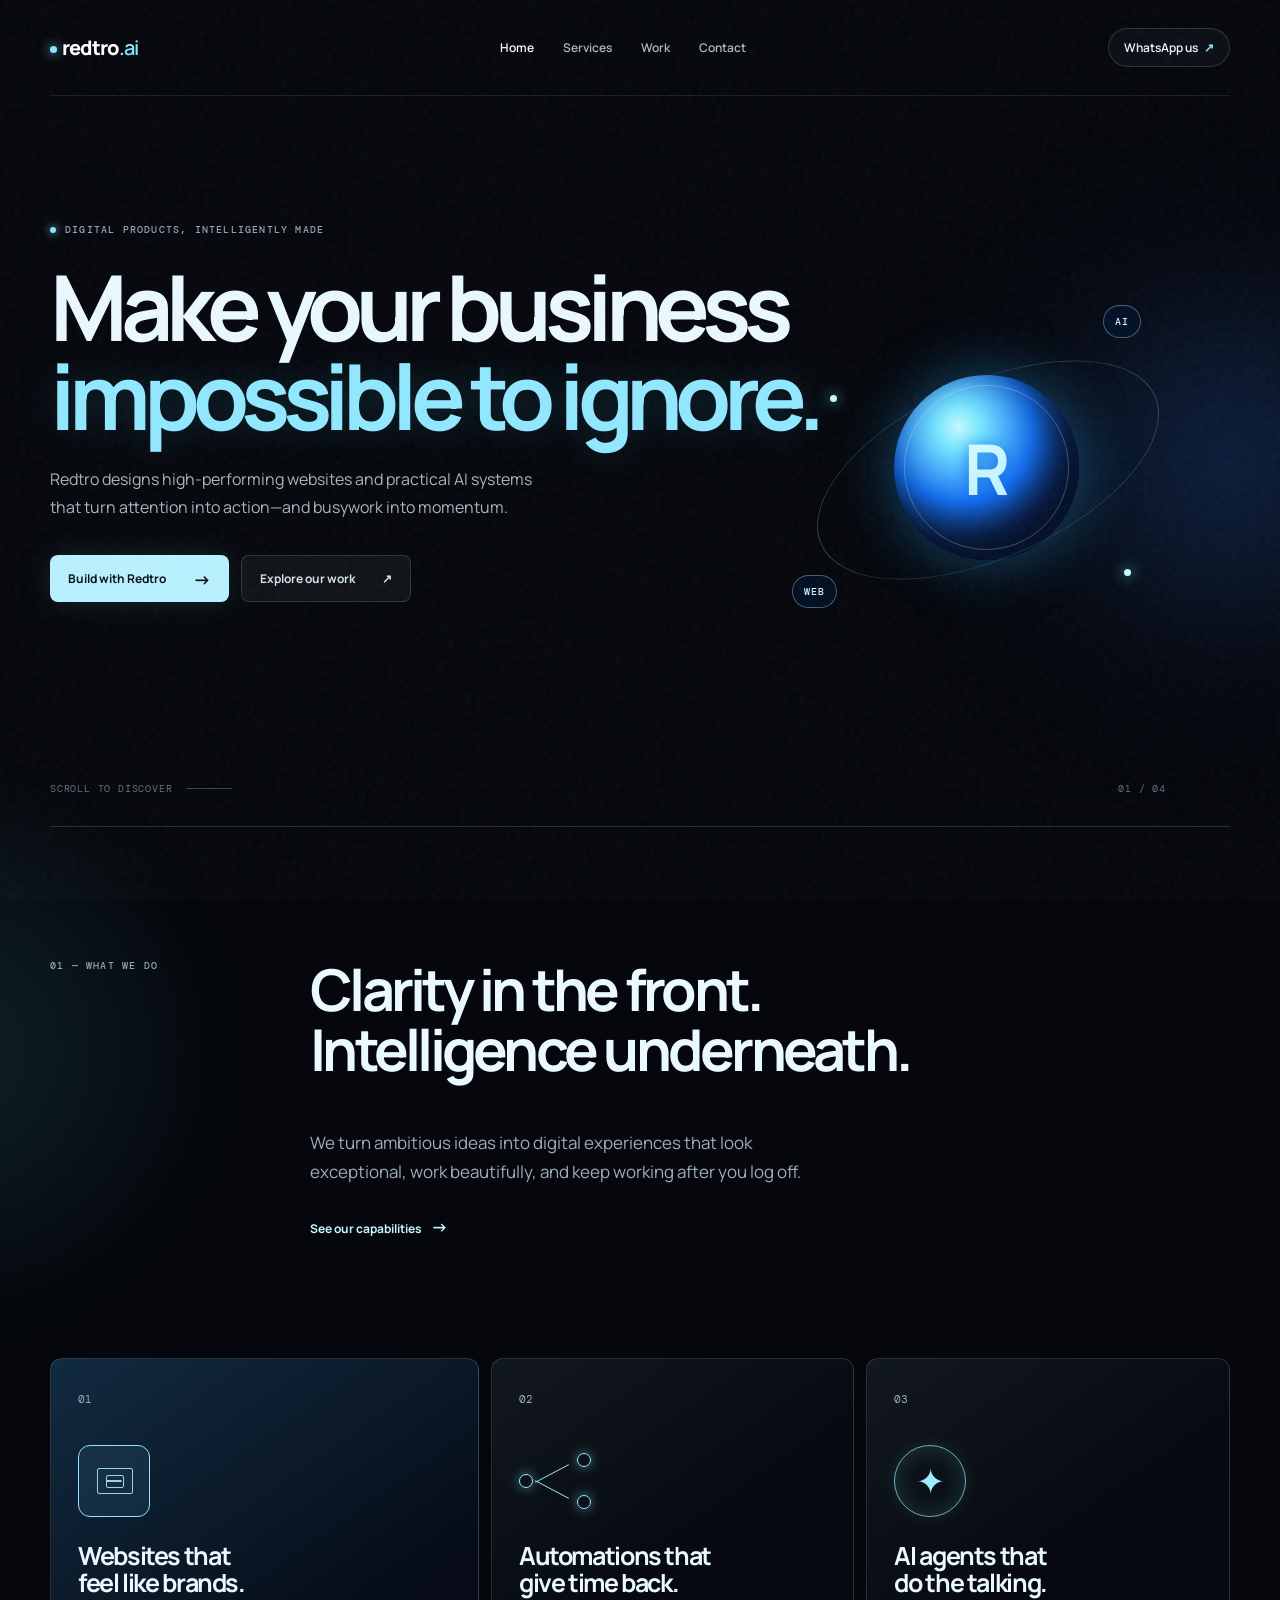
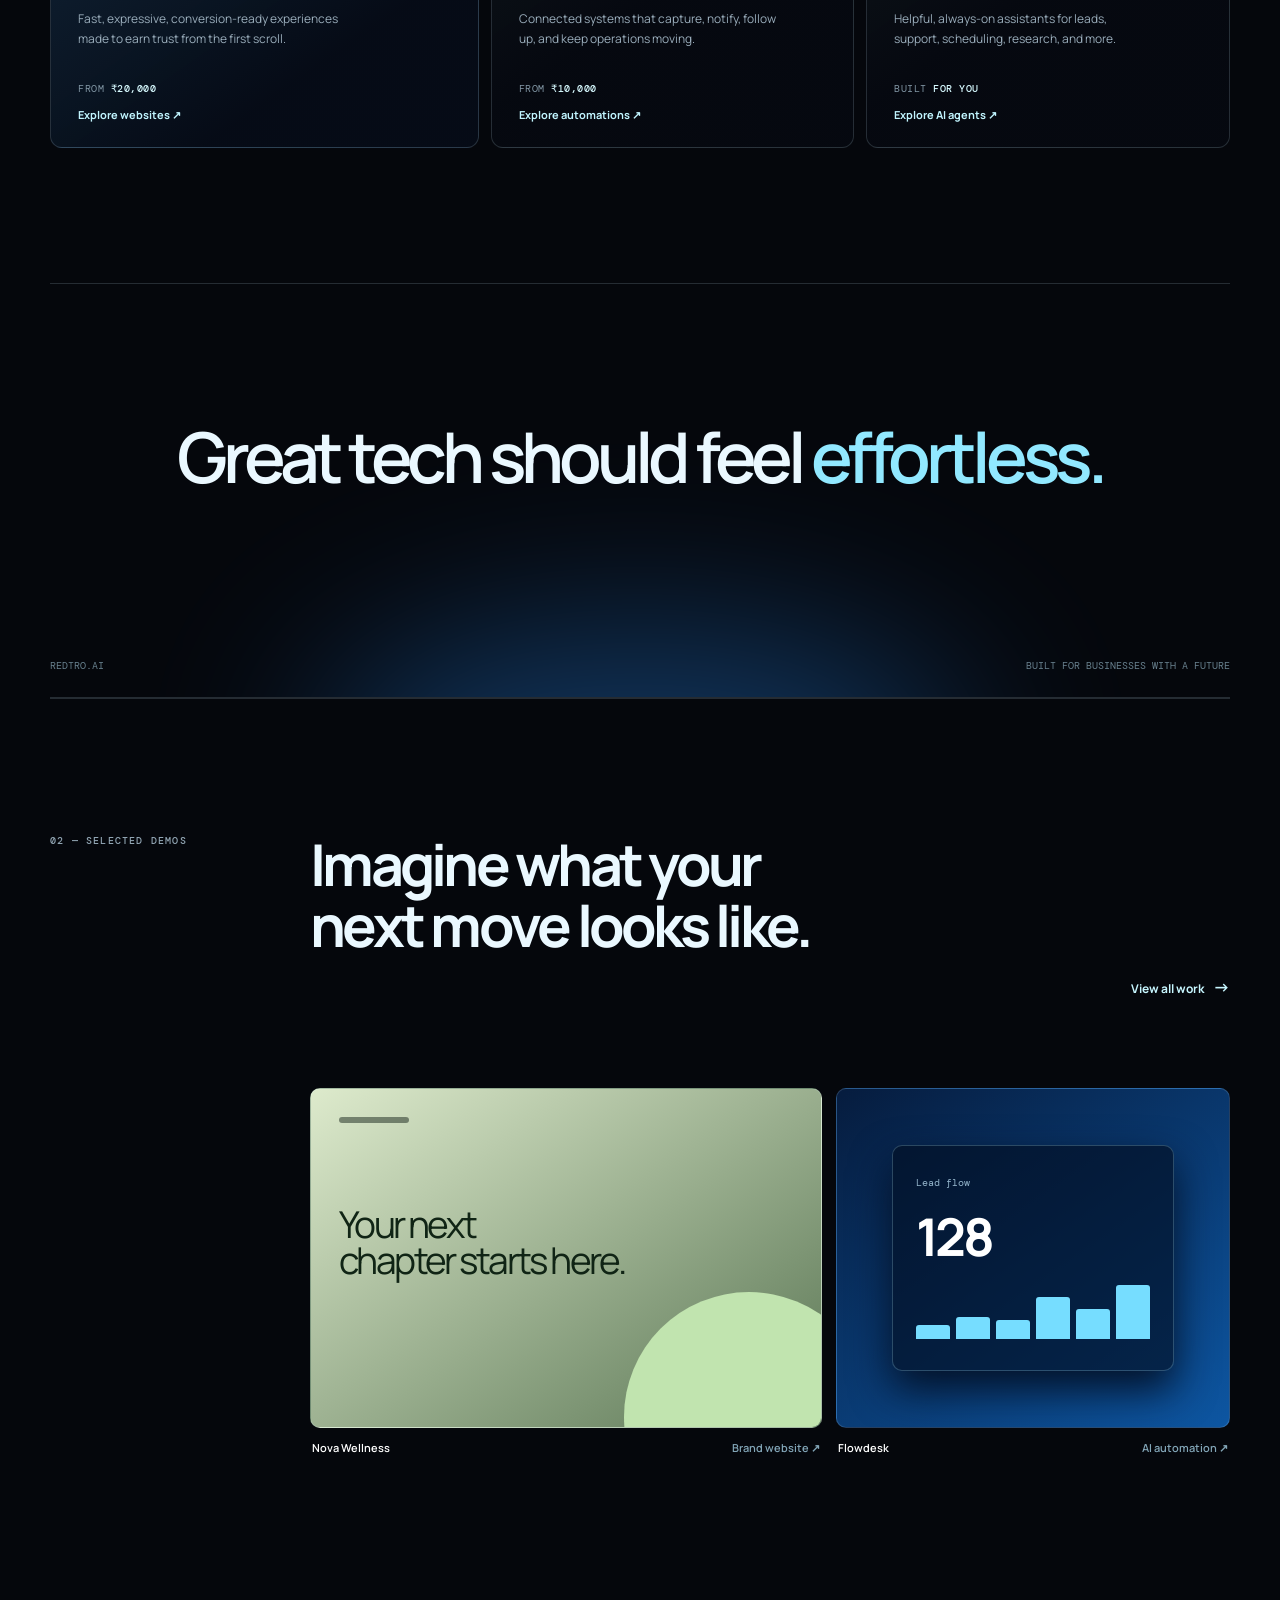
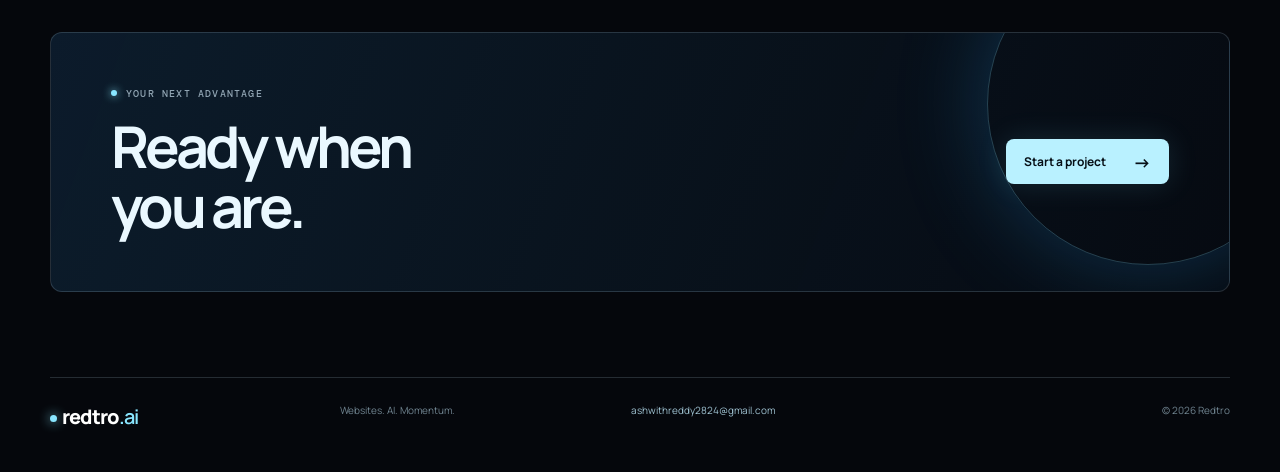
==== index.html @ 82621772 "Add files via upload" ====
<!doctype html>
<html lang="en">
<head>
  <meta charset="UTF-8" />
  <meta name="viewport" content="width=device-width, initial-scale=1.0" />
  <meta name="description" content="Redtro builds websites, AI automations, and AI agents that help businesses grow." />
  <title>Redtro — Websites & AI that move business forward</title>
  <link rel="preconnect" href="https://fonts.googleapis.com" />
  <link rel="preconnect" href="https://fonts.gstatic.com" crossorigin />
  <link href="https://fonts.googleapis.com/css2?family=DM+Mono:wght@400;500&family=Manrope:wght@400;500;600;700;800&display=swap" rel="stylesheet" />
  <link rel="stylesheet" href="styles.css" />
</head>
<body>
  <div class="noise"></div>
  <div class="ambient ambient-one"></div><div class="ambient ambient-two"></div>
  <header class="nav wrap"><a class="brand" href="index.html"><span class="brand-dot"></span>redtro<span>.ai</span></a><nav><a class="active" href="index.html">Home</a><a href="services.html">Services</a><a href="portfolio.html">Work</a><a href="contact.html">Contact</a></nav><a class="nav-cta" href="https://wa.me/917993543094" target="_blank" rel="noopener">WhatsApp us <span>↗</span></a></header>
  <main>
    <section class="hero wrap">
      <div class="eyebrow reveal"><i></i> Digital products, intelligently made</div>
      <h1 class="reveal">Make your business<br /><em>impossible to ignore.</em></h1>
      <p class="hero-copy reveal">Redtro designs high-performing websites and practical AI systems that turn attention into action—and busywork into momentum.</p>
      <div class="hero-actions reveal"><a class="button button-primary" href="https://wa.me/917993543094" target="_blank" rel="noopener">Build with Redtro <span>→</span></a><a class="button button-quiet" href="portfolio.html">Explore our work <span>↗</span></a></div>
      <div class="hero-orbit" aria-hidden="true"><div class="orbit-core"><span>R</span></div><div class="orbit-line"></div><div class="orbit-chip chip-one">AI</div><div class="orbit-chip chip-two">WEB</div><div class="orbit-dot dot-one"></div><div class="orbit-dot dot-two"></div></div>
      <div class="hero-bottom"><span>Scroll to discover</span><div class="scroll-line"></div><span>01 / 04</span></div>
    </section>
    <section class="intro wrap section-grid"><div class="section-label">01 — What we do</div><div><h2>Clarity in the front.<br />Intelligence underneath.</h2><p class="lead">We turn ambitious ideas into digital experiences that look exceptional, work beautifully, and keep working after you log off.</p><a class="text-link" href="services.html">See our capabilities <span>→</span></a></div></section>
    <section class="services-preview wrap"><article class="service-card featured"><span class="card-index">01</span><div class="service-icon web-icon"><span></span></div><h3>Websites that<br />feel like brands.</h3><p>Fast, expressive, conversion-ready experiences made to earn trust from the first scroll.</p><div class="price">From <strong>₹20,000</strong></div><a href="services.html">Explore websites <span>↗</span></a></article><article class="service-card"><span class="card-index">02</span><div class="service-icon flow-icon"><b></b><b></b><b></b></div><h3>Automations that<br />give time back.</h3><p>Connected systems that capture, notify, follow up, and keep operations moving.</p><div class="price">From <strong>₹10,000</strong></div><a href="services.html">Explore automations <span>↗</span></a></article><article class="service-card"><span class="card-index">03</span><div class="service-icon agent-icon">✦</div><h3>AI agents that<br />do the talking.</h3><p>Helpful, always-on assistants for leads, support, scheduling, research, and more.</p><div class="price">Built <strong>for you</strong></div><a href="services.html">Explore AI agents <span>↗</span></a></article></section>
    <section class="statement wrap"><div class="statement-glow"></div><p>Great tech should feel <span>effortless.</span></p><div class="statement-meta"><span>Redtro.ai</span><span>Built for businesses with a future</span></div></section>
    <section class="work-preview wrap section-grid"><div class="section-label">02 — Selected demos</div><div><h2>Imagine what your<br />next move looks like.</h2><a class="text-link top-link" href="portfolio.html">View all work <span>→</span></a></div><div class="projects"><a class="project project-one" href="portfolio.html"><div class="project-visual"><div class="mock-nav"></div><div class="mock-title">Your next<br />chapter starts here.</div><div class="mock-circle"></div></div><div class="project-info"><span>Nova Wellness</span><span>Brand website ↗</span></div></a><a class="project project-two" href="portfolio.html"><div class="project-visual"><div class="dashboard"><span>Lead flow</span><strong>128</strong><div class="chart"><i></i><i></i><i></i><i></i><i></i><i></i></div></div></div><div class="project-info"><span>Flowdesk</span><span>AI automation ↗</span></div></a></div></section>
    <section class="cta wrap"><div><div class="eyebrow"><i></i> Your next advantage</div><h2>Ready when<br />you are.</h2></div><a class="button button-primary" href="contact.html">Start a project <span>→</span></a></section>
  </main>
  <footer class="wrap"><a class="brand" href="index.html"><span class="brand-dot"></span>redtro<span>.ai</span></a><p>Websites. AI. Momentum.</p><a href="mailto:ashwithreddy2824@gmail.com">ashwithreddy2824@gmail.com</a><span>© 2026 Redtro</span></footer><script src="script.js"></script>
</body></html>
---- styles.css ----
:root{--ink:#05070c;--surface:#0a1019;--line:rgba(202,233,255,.16);--pale:#eaf8ff;--muted:#8da0ae;--blue:#89e6ff;--deep:#1767ff}*{box-sizing:border-box}html{scroll-behavior:smooth}body{margin:0;background:var(--ink);color:var(--pale);font-family:Manrope,Arial,sans-serif;overflow-x:hidden}.wrap{width:min(1180px,calc(100% - 64px));margin:auto}.noise{position:fixed;inset:0;pointer-events:none;z-index:10;opacity:.045;background-image:url("data:image/svg+xml,%3Csvg viewBox='0 0 180 180' xmlns='http://www.w3.org/2000/svg'%3E%3Cfilter id='n'%3E%3CfeTurbulence type='fractalNoise' baseFrequency='.9' numOctaves='4' stitchTiles='stitch'/%3E%3C/filter%3E%3Crect width='100%25' height='100%25' filter='url(%23n)' opacity='.9'/%3E%3C/svg%3E")}.ambient{position:absolute;border-radius:50%;filter:blur(20px);pointer-events:none}.ambient-one{width:720px;height:720px;right:-310px;top:100px;background:radial-gradient(circle,rgba(38,125,255,.2),rgba(9,29,67,.06) 44%,transparent 70%)}.ambient-two{width:600px;height:600px;left:-350px;top:750px;background:radial-gradient(circle,rgba(91,231,255,.12),transparent 68%)}.nav{height:96px;display:flex;align-items:center;justify-content:space-between;position:relative;z-index:2;border-bottom:1px solid rgba(203,231,255,.1)}.brand{font-size:20px;font-weight:800;letter-spacing:-1px;text-decoration:none;color:white}.brand span:last-child{color:var(--blue);font-weight:600}.brand-dot{display:inline-block;width:7px;height:7px;margin:0 5px 2px 0;background:var(--blue);border-radius:50%;box-shadow:0 0 12px var(--blue)}nav{display:flex;gap:29px}nav a,.nav-cta{font-size:12px;font-weight:600;text-decoration:none;color:#aab9c4;transition:.2s}.nav a:hover,.nav a.active{color:#fff}.nav-cta{color:#e8f8ff;padding:10px 15px;border:1px solid var(--line);border-radius:99px;background:rgba(175,231,255,.04)}.nav-cta span{color:var(--blue);margin-left:4px}.hero{position:relative;min-height:730px;padding-top:127px}.eyebrow,.section-label{font:500 10px 'DM Mono',monospace;letter-spacing:.12em;text-transform:uppercase;color:#91a5b3}.eyebrow{display:flex;align-items:center;gap:9px}.eyebrow i{width:6px;height:6px;border-radius:50%;background:var(--blue);box-shadow:0 0 9px var(--blue)}h1,h2,h3,p{margin-top:0}h1{font-size:clamp(50px,7.2vw,91px);line-height:.98;letter-spacing:-.078em;font-weight:700;margin:26px 0 25px;position:relative;z-index:1}h1 em{font-style:normal;color:#91e8ff;text-shadow:0 0 40px rgba(89,214,255,.18)}.hero-copy,.page-intro{font-size:16px;line-height:1.75;color:#a7b5c0;max-width:510px}.hero-actions{display:flex;gap:12px;margin-top:34px}.button{display:inline-flex;align-items:center;gap:27px;padding:14px 18px;border-radius:8px;text-decoration:none;font-size:12px;font-weight:700;transition:transform .2s,background .2s;border:0;cursor:pointer}.button:hover{transform:translateY(-2px)}.button-primary{color:#071017;background:#b9f1ff;box-shadow:0 0 30px rgba(123,230,255,.13)}.button-primary span{font-size:18px;line-height:12px}.button-quiet{color:#d4e4eb;background:rgba(207,239,255,.05);border:1px solid var(--line)}.hero-orbit{position:absolute;width:400px;height:400px;right:42px;top:174px}.orbit-core{position:absolute;width:185px;height:185px;left:106px;top:105px;border-radius:50%;background:radial-gradient(circle at 35% 28%,#c5f9ff 0,#78e7ff 12%,#1371f7 42%,#09204e 64%,#071020 74%);box-shadow:0 0 60px rgba(43,172,255,.4),inset -16px -20px 45px #04112c;display:grid;place-items:center}.orbit-core:after{content:"";position:absolute;inset:10px;border-radius:inherit;border:1px solid rgba(231,255,255,.25)}.orbit-core span{font:700 70px Manrope;color:#d9ffff;opacity:.9;text-shadow:0 2px 15px #1469e5;z-index:1}.orbit-line{position:absolute;inset:17px;border-radius:50%;border:1px solid rgba(164,235,255,.25);transform:rotate(-24deg) scaleY(.48)}.orbit-chip{position:absolute;color:#c8f8ff;font:500 10px 'DM Mono';letter-spacing:.1em;border:1px solid rgba(178,239,255,.36);padding:9px 11px;border-radius:99px;background:rgba(3,19,45,.65);backdrop-filter:blur(10px)}.chip-one{top:35px;right:47px}.chip-two{bottom:62px;left:4px}.orbit-dot{width:7px;height:7px;border-radius:50%;position:absolute;background:#c9faff;box-shadow:0 0 14px #67e4ff}.dot-one{left:42px;top:125px}.dot-two{right:57px;bottom:94px}.hero-bottom{position:absolute;bottom:31px;width:calc(100% - 64px);display:flex;align-items:center;gap:14px;font:10px 'DM Mono';letter-spacing:.08em;color:#60737f;text-transform:uppercase}.hero-bottom span:last-child{margin-left:auto}.scroll-line{width:46px;height:1px;background:#314653}.section-grid{display:grid;grid-template-columns:210px 1fr;gap:50px;padding:132px 0 55px;border-top:1px solid var(--line)}h2{font-size:clamp(34px,4.5vw,59px);line-height:1.05;letter-spacing:-.065em}.lead{font-size:17px;line-height:1.75;color:#9baeb9;max-width:515px;margin:25px 0 28px}.text-link{font-size:12px;color:#c7f6ff;text-decoration:none;font-weight:700}.text-link span{font-size:17px;margin-left:7px}.services-preview{display:grid;grid-template-columns:1.18fr 1fr 1fr;gap:12px;padding:65px 0 135px}.service-card{min-height:390px;padding:27px;position:relative;border:1px solid var(--line);border-radius:12px;background:linear-gradient(145deg,rgba(170,230,255,.08),rgba(10,22,36,.16) 55%);overflow:hidden;transition:transform .3s,border .3s}.service-card:hover{transform:translateY(-6px);border-color:rgba(164,234,255,.35)}.service-card.featured{background:linear-gradient(145deg,rgba(67,170,251,.22),rgba(8,17,34,.48) 72%)}.card-index{font:11px 'DM Mono';color:#95b3c3}.service-icon{width:72px;height:72px;margin:37px 0 25px;color:#9ceeff}.web-icon{border:1px solid #8be5ff;border-radius:12px;position:relative;background:rgba(104,219,255,.08)}.web-icon:before,.web-icon:after,.web-icon span{content:"";position:absolute;border:1px solid rgba(177,243,255,.85);border-radius:2px}.web-icon:before{width:34px;height:24px;top:22px;left:18px}.web-icon:after{width:16px;height:11px;top:29px;left:27px}.web-icon span{width:16px;height:2px;top:34px;left:27px}.flow-icon{position:relative}.flow-icon b{position:absolute;width:14px;height:14px;border:1px solid #9beeff;border-radius:50%;box-shadow:0 0 12px rgba(132,234,255,.5)}.flow-icon b:nth-child(1){left:0;top:29px}.flow-icon b:nth-child(2){right:0;top:8px}.flow-icon b:nth-child(3){right:0;bottom:8px}.flow-icon:before,.flow-icon:after{content:"";position:absolute;width:38px;border-top:1px solid #9beeff;left:14px}.flow-icon:before{top:28px;transform:rotate(-28deg)}.flow-icon:after{bottom:27px;transform:rotate(28deg)}.agent-icon{display:grid;place-items:center;font-size:35px;border:1px solid rgba(158,238,255,.7);border-radius:50%;box-shadow:inset 0 0 22px rgba(104,235,255,.17),0 0 17px rgba(104,235,255,.1)}.service-card h3{font-size:25px;line-height:1.08;letter-spacing:-.055em;margin-bottom:13px}.service-card p{font-size:12px;line-height:1.65;color:#9aadbb;max-width:260px}.price{position:absolute;bottom:52px;color:#8297a5;font:10px 'DM Mono';text-transform:uppercase;letter-spacing:.05em}.price strong{color:#d7faff;font-weight:500}.service-card>a{position:absolute;bottom:25px;font-size:11px;color:#c1f5ff;text-decoration:none;font-weight:700}.statement{min-height:415px;border-top:1px solid var(--line);border-bottom:1px solid var(--line);display:flex;align-items:center;justify-content:center;position:relative;overflow:hidden}.statement-glow{width:650px;height:270px;position:absolute;bottom:-200px;background:#298df7;filter:blur(90px);opacity:.35;border-radius:50%}.statement p{font-size:clamp(35px,5.5vw,70px);letter-spacing:-.075em;font-weight:600;text-align:center;position:relative}.statement p span{color:#91e8ff}.statement-meta{position:absolute;bottom:25px;left:0;right:0;display:flex;justify-content:space-between;font:10px 'DM Mono';color:#68808e;text-transform:uppercase}.work-preview{padding-top:135px}.work-preview>div:nth-child(2){position:relative}.top-link{position:absolute;right:0;bottom:5px}.projects{grid-column:2;display:grid;grid-template-columns:1.3fr 1fr;gap:14px;margin-top:35px}.project{text-decoration:none;color:white}.project-visual{height:340px;border-radius:10px;overflow:hidden;position:relative;border:1px solid var(--line)}.project-one .project-visual{background:linear-gradient(145deg,#ddeacc,#5a7654);padding:28px}.mock-nav{height:6px;width:70px;border-radius:9px;background:#17241b;opacity:.5}.mock-title{font-size:37px;line-height:.98;letter-spacing:-.07em;color:#102415;margin-top:83px}.mock-circle{position:absolute;width:250px;height:250px;background:#c1e4af;border-radius:50%;right:-53px;bottom:-115px}.project-two .project-visual{background:linear-gradient(145deg,#061c3e,#0d56a2);display:grid;place-items:center}.dashboard{width:72%;height:67%;padding:23px;background:rgba(3,14,35,.65);border:1px solid rgba(176,237,255,.23);border-radius:10px;box-shadow:0 18px 40px #031127}.dashboard span{font:10px 'DM Mono';color:#95b6cc}.dashboard strong{font-size:52px;letter-spacing:-.07em;display:block;margin-top:10px}.chart{display:flex;align-items:end;gap:6px;height:54px;margin-top:13px}.chart i{display:block;flex:1;background:#76ddff;border-radius:3px 3px 0 0}.chart i:nth-child(1){height:25%}.chart i:nth-child(2){height:40%}.chart i:nth-child(3){height:34%}.chart i:nth-child(4){height:78%}.chart i:nth-child(5){height:56%}.chart i:nth-child(6){height:100%}.project-info{display:flex;justify-content:space-between;padding:12px 2px;font-size:11px;font-weight:600}.project-info span:last-child{color:#82a5b7}.cta{margin-top:110px;margin-bottom:85px;border:1px solid var(--line);border-radius:12px;background:linear-gradient(110deg,rgba(52,147,222,.15),rgba(37,79,117,.05));padding:54px 60px;display:flex;align-items:center;justify-content:space-between;position:relative;overflow:hidden}.cta:after{content:"";position:absolute;width:320px;height:320px;right:-80px;top:-90px;border-radius:50%;border:1px solid rgba(130,224,255,.25);box-shadow:0 0 90px rgba(45,170,255,.25)}.cta h2{margin:16px 0 0}.cta .button{position:relative;z-index:1}footer{display:grid;grid-template-columns:1.4fr 1.4fr 2fr 1fr;gap:20px;padding:25px 0 42px;border-top:1px solid var(--line);font-size:10px;color:#718591}footer a:not(.brand){color:#9fc2d1;text-decoration:none}footer span:last-child{text-align:right}.inner-page{padding:102px 0 105px}.inner-page h1,.contact-page h1{margin-top:27px}.detail-list{margin-top:110px;border-top:1px solid var(--line)}.detail-list article{display:grid;grid-template-columns:65px 1.7fr 1fr;gap:22px;padding:42px 0;border-bottom:1px solid var(--line)}.detail-list article>span{font:10px 'DM Mono';color:#84a1af}.detail-list h2{font-size:34px;margin-bottom:13px}.detail-list p{font-size:13px;line-height:1.7;color:#9cb1bd;max-width:410px}.detail-list ul{padding:0;margin:23px 0 0;list-style:none;display:grid;grid-template-columns:1fr 1fr;gap:8px;font-size:11px;color:#c0d9e4}.detail-list li:before{content:"+";color:#8fe9ff;margin-right:7px}.detail-list aside{padding-top:9px;display:flex;align-items:flex-end;flex-direction:column;justify-content:space-between}.detail-list aside strong{font-size:13px;color:#c4f6ff}.case-grid{display:grid;grid-template-columns:1.13fr .87fr;gap:48px 14px;margin-top:100px}.case-screen{height:370px;border:1px solid var(--line);border-radius:12px;position:relative;overflow:hidden;padding:27px}.case-screen small{font:10px 'DM Mono';letter-spacing:.1em}.case-caption{display:flex;justify-content:space-between;padding:13px 2px}.case-caption h3{font-size:14px;margin:0 0 3px}.case-caption p,.case-caption>span{margin:0;font:10px 'DM Mono';color:#7f9ba9}.nova .case-screen{background:#d8e7c1;color:#143523}.nova h2{font-size:51px;margin-top:70px}.nova .case-screen>span{font-size:11px;font-weight:700}.nova i{position:absolute;width:340px;height:340px;border-radius:50%;background:#80a969;right:-70px;bottom:-210px}.flow .case-screen{background:radial-gradient(circle at 70% 20%,#186ed0,#07162d 58%);padding:30px}.flow .case-screen strong{display:block;font-size:92px;line-height:1;margin-top:66px;letter-spacing:-.08em}.flow .case-screen p{font-size:12px;color:#a7d8ef}.bars{position:absolute;display:flex;bottom:0;left:0;right:0;height:93px;align-items:end;gap:9px;padding:0 28px}.bars i{background:#8eedff;flex:1;border-radius:3px 3px 0 0}.bars i:nth-child(1){height:25%}.bars i:nth-child(2){height:42%}.bars i:nth-child(3){height:38%}.bars i:nth-child(4){height:63%}.bars i:nth-child(5){height:52%}.bars i:nth-child(6){height:82%}.bars i:nth-child(7){height:100%}.aura .case-screen{background:linear-gradient(140deg,#a1b3bb,#364a56);color:#effbff}.aura h2{font-size:50px;margin-top:67px}.aura-card{position:absolute;bottom:23px;left:23px;right:23px;padding:16px;border:1px solid rgba(255,255,255,.4);font:10px 'DM Mono';letter-spacing:.08em;background:rgba(245,252,255,.14);backdrop-filter:blur(5px)}.aura-card span{float:right}.lex .case-screen{background:#eef1ef;color:#11191c}.lex-mark{font-size:32px;font-weight:800;letter-spacing:-.2em}.lex h2{font-size:42px;margin-top:66px}.chat-line{position:absolute;bottom:26px;left:26px;right:26px;border:1px solid #a9b3b2;border-radius:6px;padding:13px;font-size:11px;color:#758282}.chat-line b{float:right;color:#10191d}.demo-note{text-align:center;font:10px 'DM Mono';color:#6f8997;margin-top:80px}.contact-page{min-height:680px;padding:110px 0 100px;display:grid;grid-template-columns:1.1fr .9fr;gap:90px}.contact-page .page-intro{max-width:460px}.email-link{display:inline-block;margin-top:55px;color:#a5efff;font-size:19px;letter-spacing:-.04em;font-weight:600;line-height:1.2;text-decoration:none}.email-link span{font-size:22px}form{padding:28px;border:1px solid var(--line);border-radius:12px;background:rgba(158,222,255,.04)}label{display:block;font:10px 'DM Mono';letter-spacing:.08em;text-transform:uppercase;color:#8fa7b4;margin-bottom:22px}input,textarea,select{display:block;width:100%;background:transparent;border:0;border-bottom:1px solid rgba(177,229,255,.2);padding:12px 0;color:#e5f6ff;font:14px Manrope;outline:0;border-radius:0}select option{background:#0c1826}textarea{resize:vertical}.form-note{font-size:10px;color:#718996;line-height:1.6;margin:16px 0 0}.js .reveal,.js .service-card,.js .project,.js .detail-list article,.js .case{opacity:0;transform:translateY(18px);transition:opacity .7s ease,transform .7s ease}.js .shown{opacity:1;transform:none}.service-card:nth-child(2),.project:nth-child(2),.case:nth-child(2){transition-delay:.11s}.service-card:nth-child(3),.case:nth-child(3){transition-delay:.2s}@media(max-width:760px){.wrap{width:min(100% - 36px,1180px)}.nav{height:75px}.nav nav{display:none}.nav-cta{font-size:10px;padding:8px 10px}.hero{min-height:690px;padding-top:80px}.hero-orbit{transform:scale(.76);transform-origin:right bottom;right:-18px;top:290px}.hero-bottom{width:calc(100% - 36px)}.section-grid{grid-template-columns:1fr;gap:18px;padding-top:85px}.services-preview{grid-template-columns:1fr;padding:45px 0 90px}.service-card{min-height:330px}.statement{min-height:300px}.work-preview{padding-top:85px}.top-link{position:static}.projects{grid-column:auto;grid-template-columns:1fr;margin-top:15px}.project-visual{height:280px}.cta{margin-top:80px;margin-bottom:60px;padding:35px 25px;display:block}.cta .button{margin-top:22px}footer{grid-template-columns:1fr 1fr;padding-bottom:25px}footer p,footer a:not(.brand){display:none}footer span:last-child{text-align:right}.inner-page{padding:75px 0}.detail-list{margin-top:70px}.detail-list article{grid-template-columns:34px 1fr}.detail-list aside{grid-column:2;align-items:flex-start;gap:16px}.detail-list ul{grid-template-columns:1fr}.case-grid{grid-template-columns:1fr;margin-top:65px;gap:35px}.case-screen{height:310px}.contact-page{padding:75px 0;grid-template-columns:1fr;gap:50px}.contact-page h1{font-size:52px}h1{font-size:55px}}
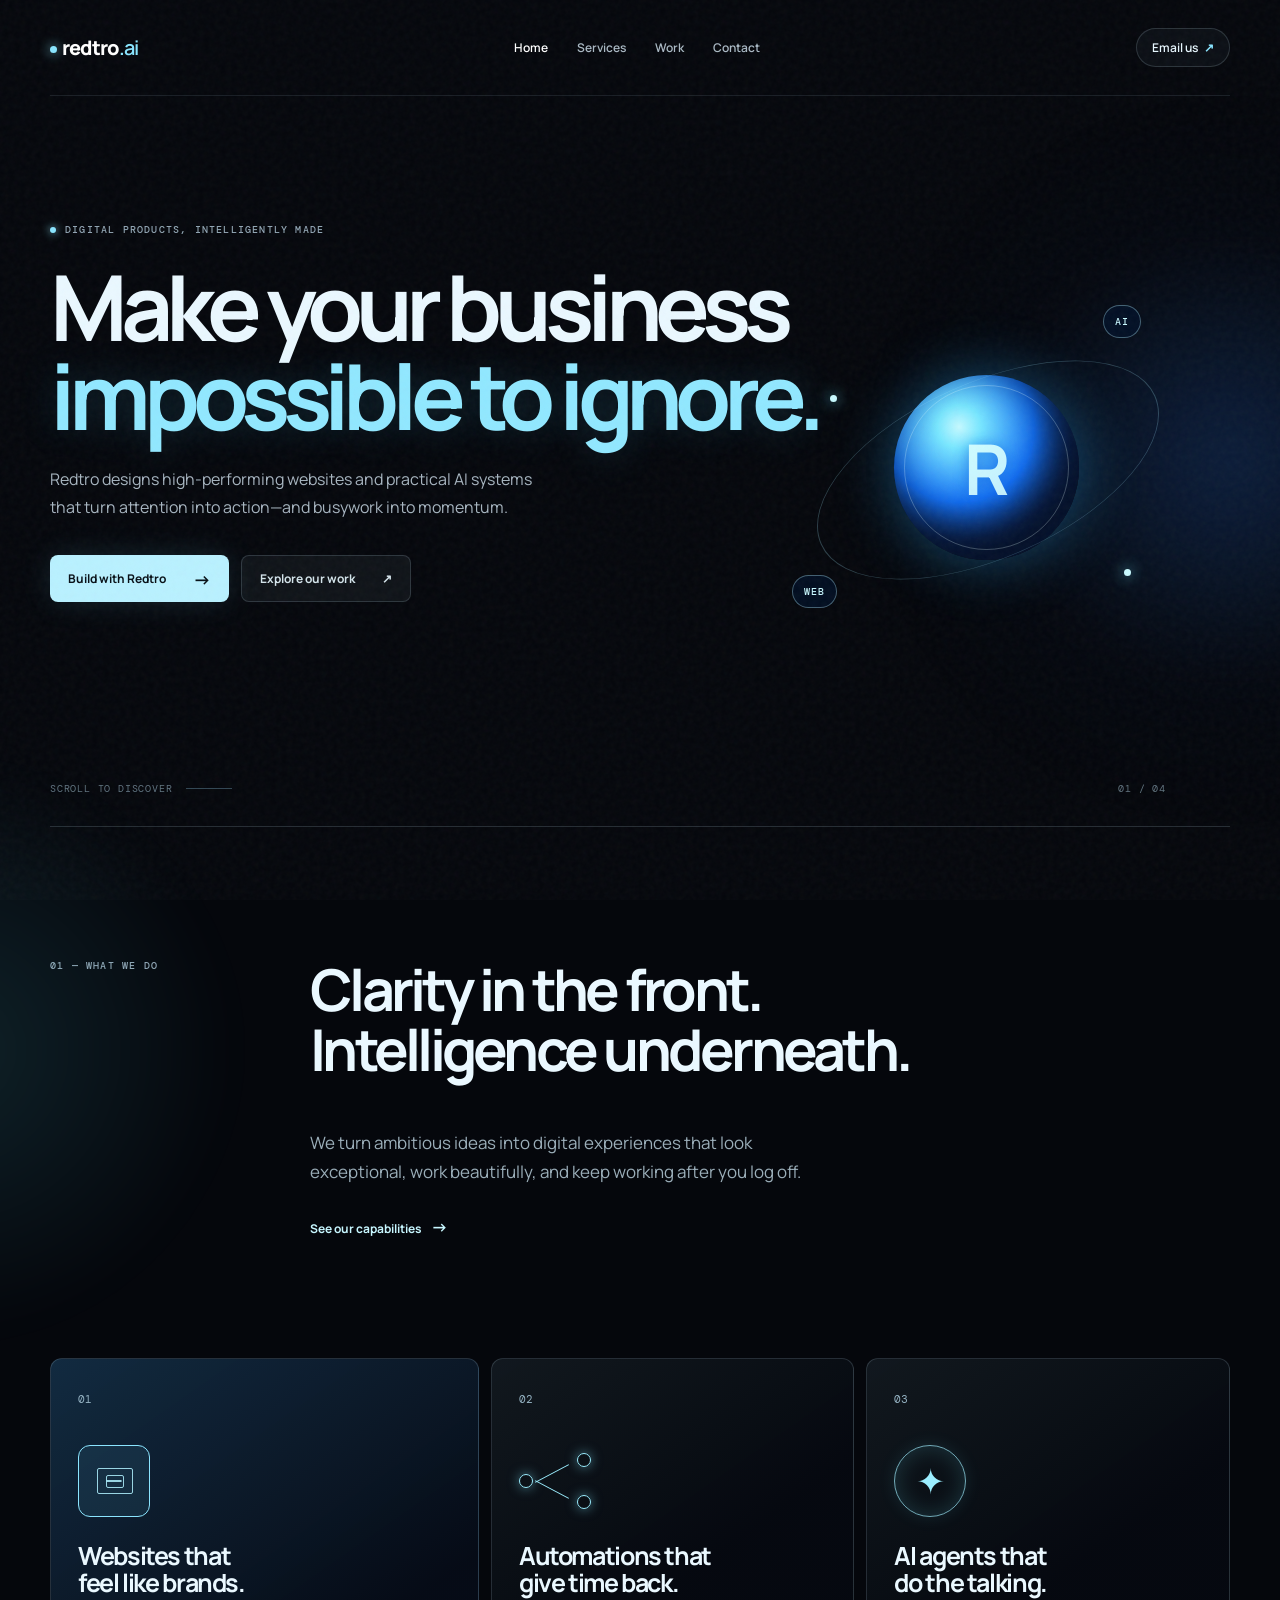
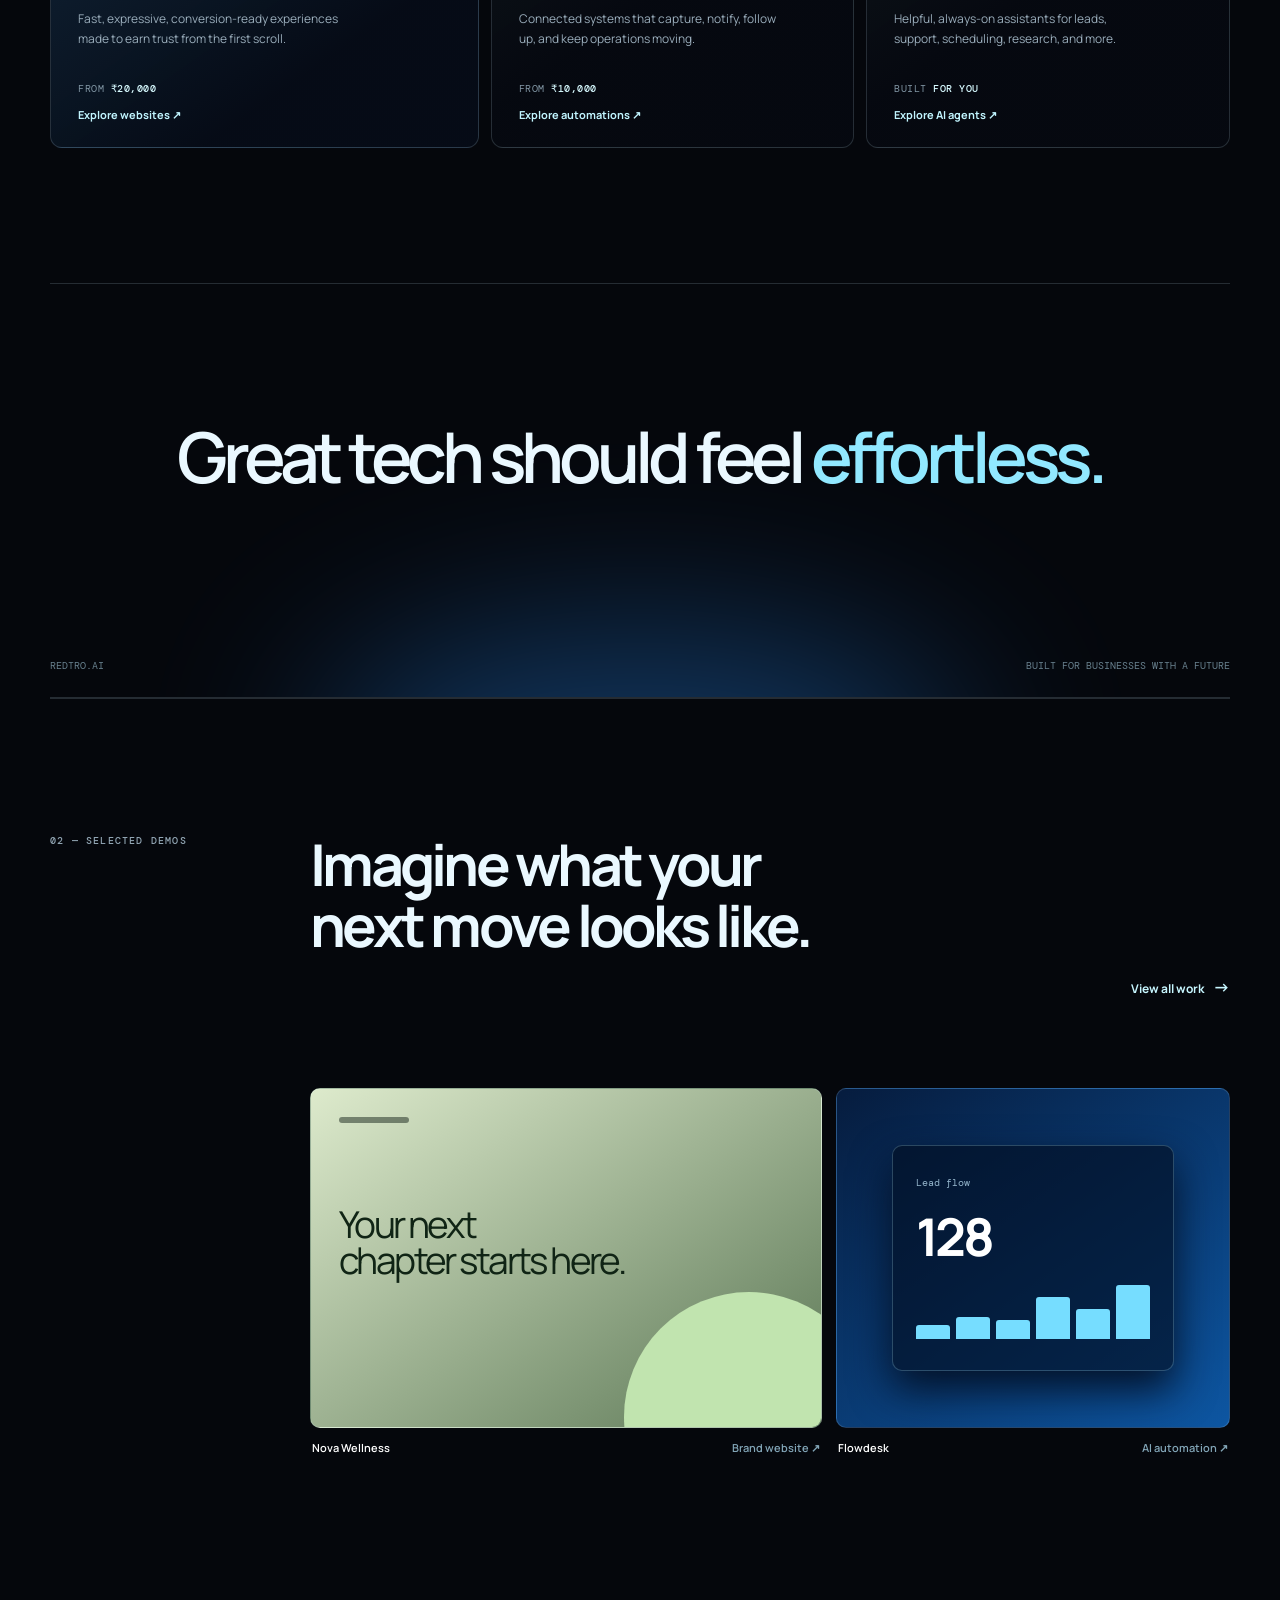
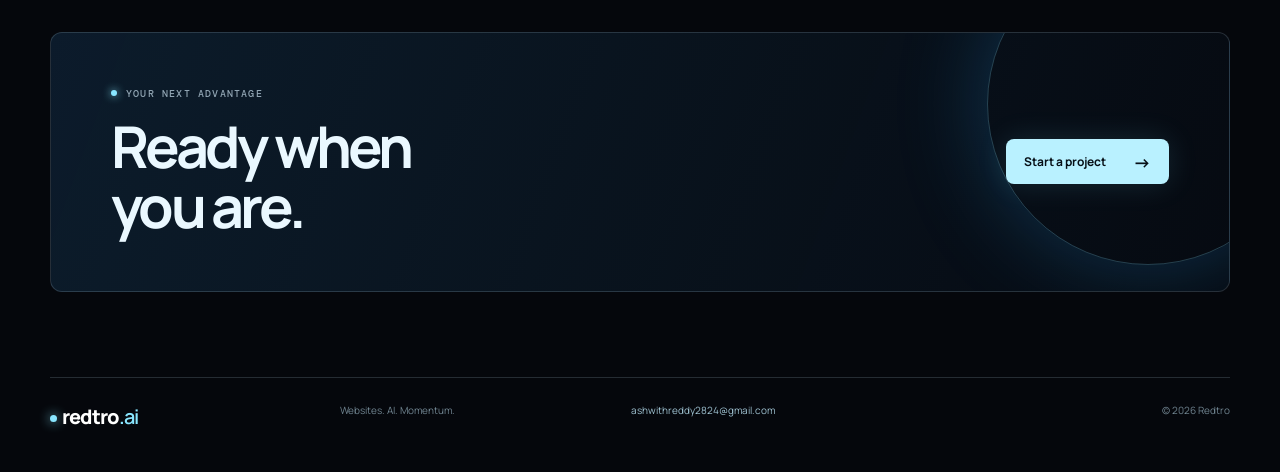
==== commit 33374dea: "Update index.html" ====
--- a/index.html
+++ b/index.html
@@ -13,7 +13,7 @@
 <body>
   <div class="noise"></div>
   <div class="ambient ambient-one"></div><div class="ambient ambient-two"></div>
-  <header class="nav wrap"><a class="brand" href="index.html"><span class="brand-dot"></span>redtro<span>.ai</span></a><nav><a class="active" href="index.html">Home</a><a href="services.html">Services</a><a href="portfolio.html">Work</a><a href="contact.html">Contact</a></nav><a class="nav-cta" href="https://wa.me/917993543094" target="_blank" rel="noopener">WhatsApp us <span>↗</span></a></header>
+  <header class="nav wrap"><a class="brand" href="index.html"><span class="brand-dot"></span>redtro<span>.ai</span></a><nav><a class="active" href="index.html">Home</a><a href="services.html">Services</a><a href="portfolio.html">Work</a><a href="contact.html">Contact</a></nav><a class="nav-cta" href="mailto:ashwithreddy2824@gmail.com">Email us <span>↗</span></a></header>
   <main>
     <section class="hero wrap">
       <div class="eyebrow reveal"><i></i> Digital products, intelligently made</div>
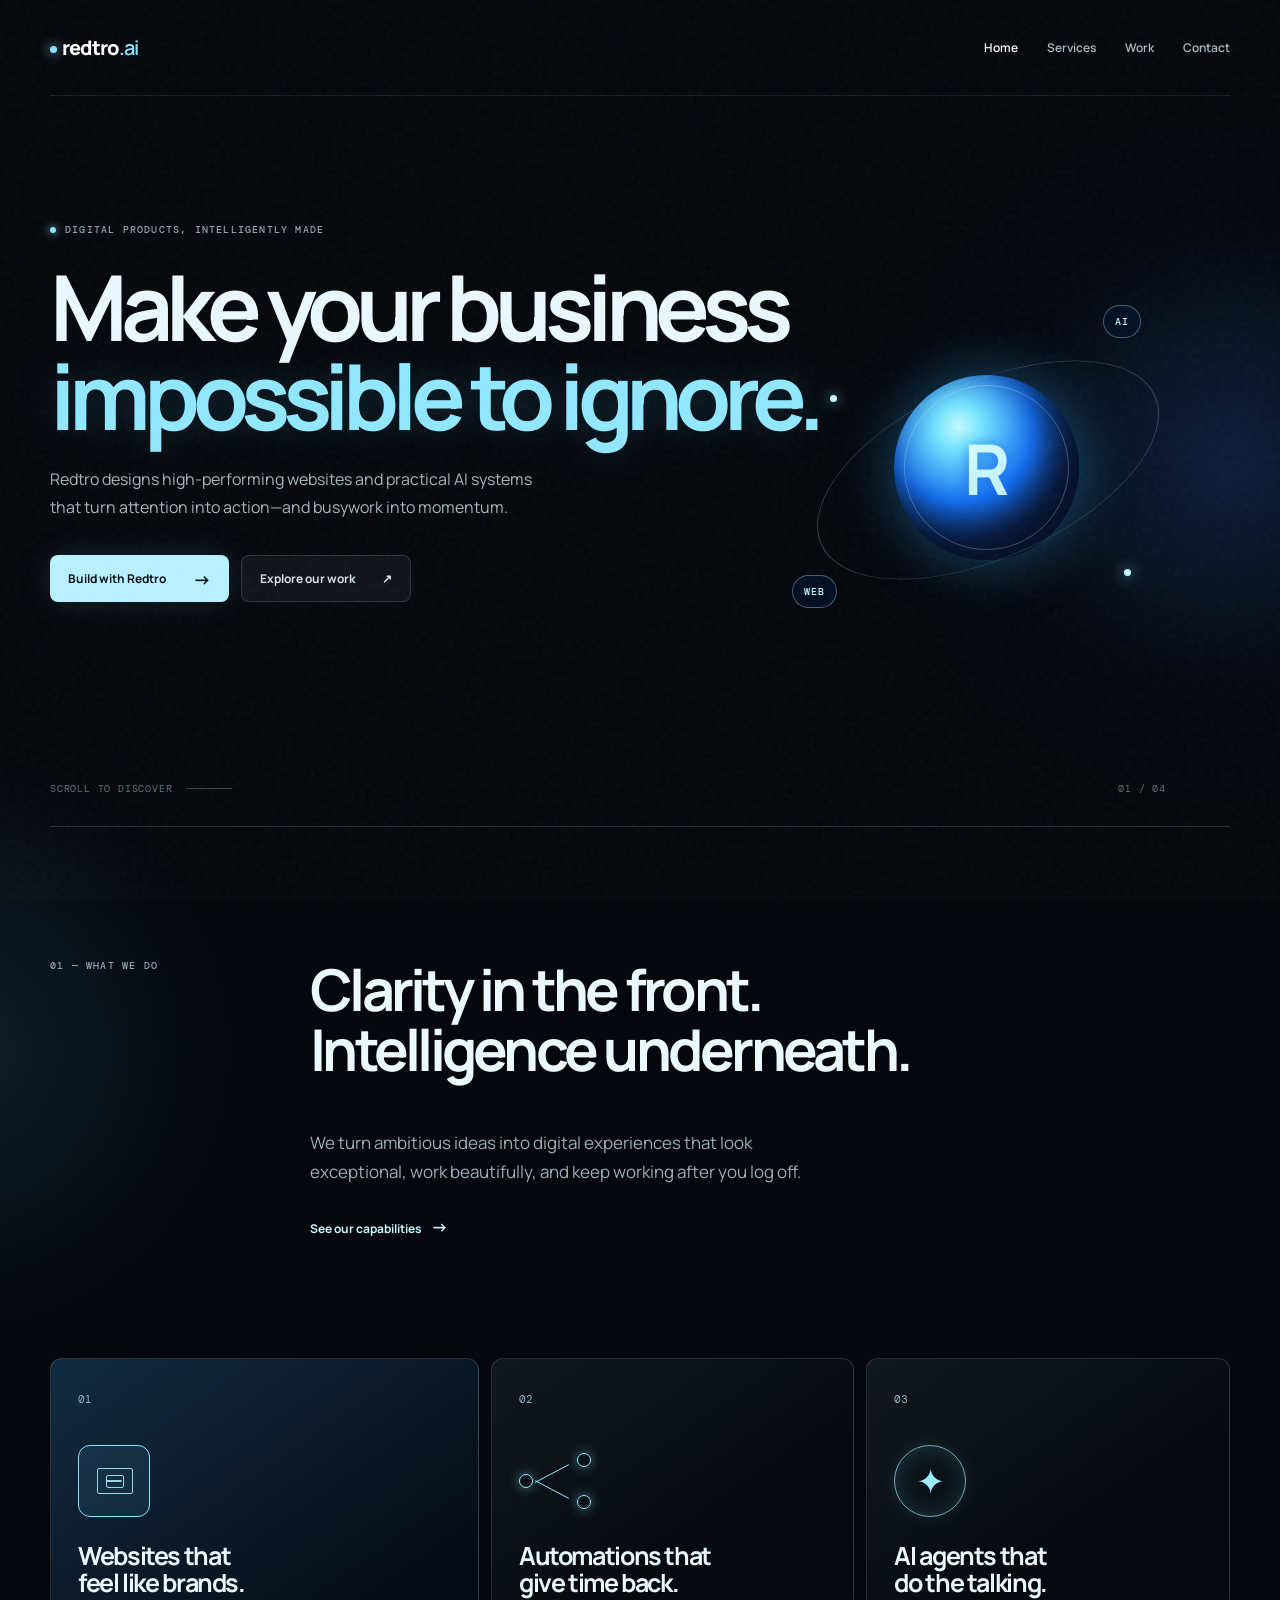
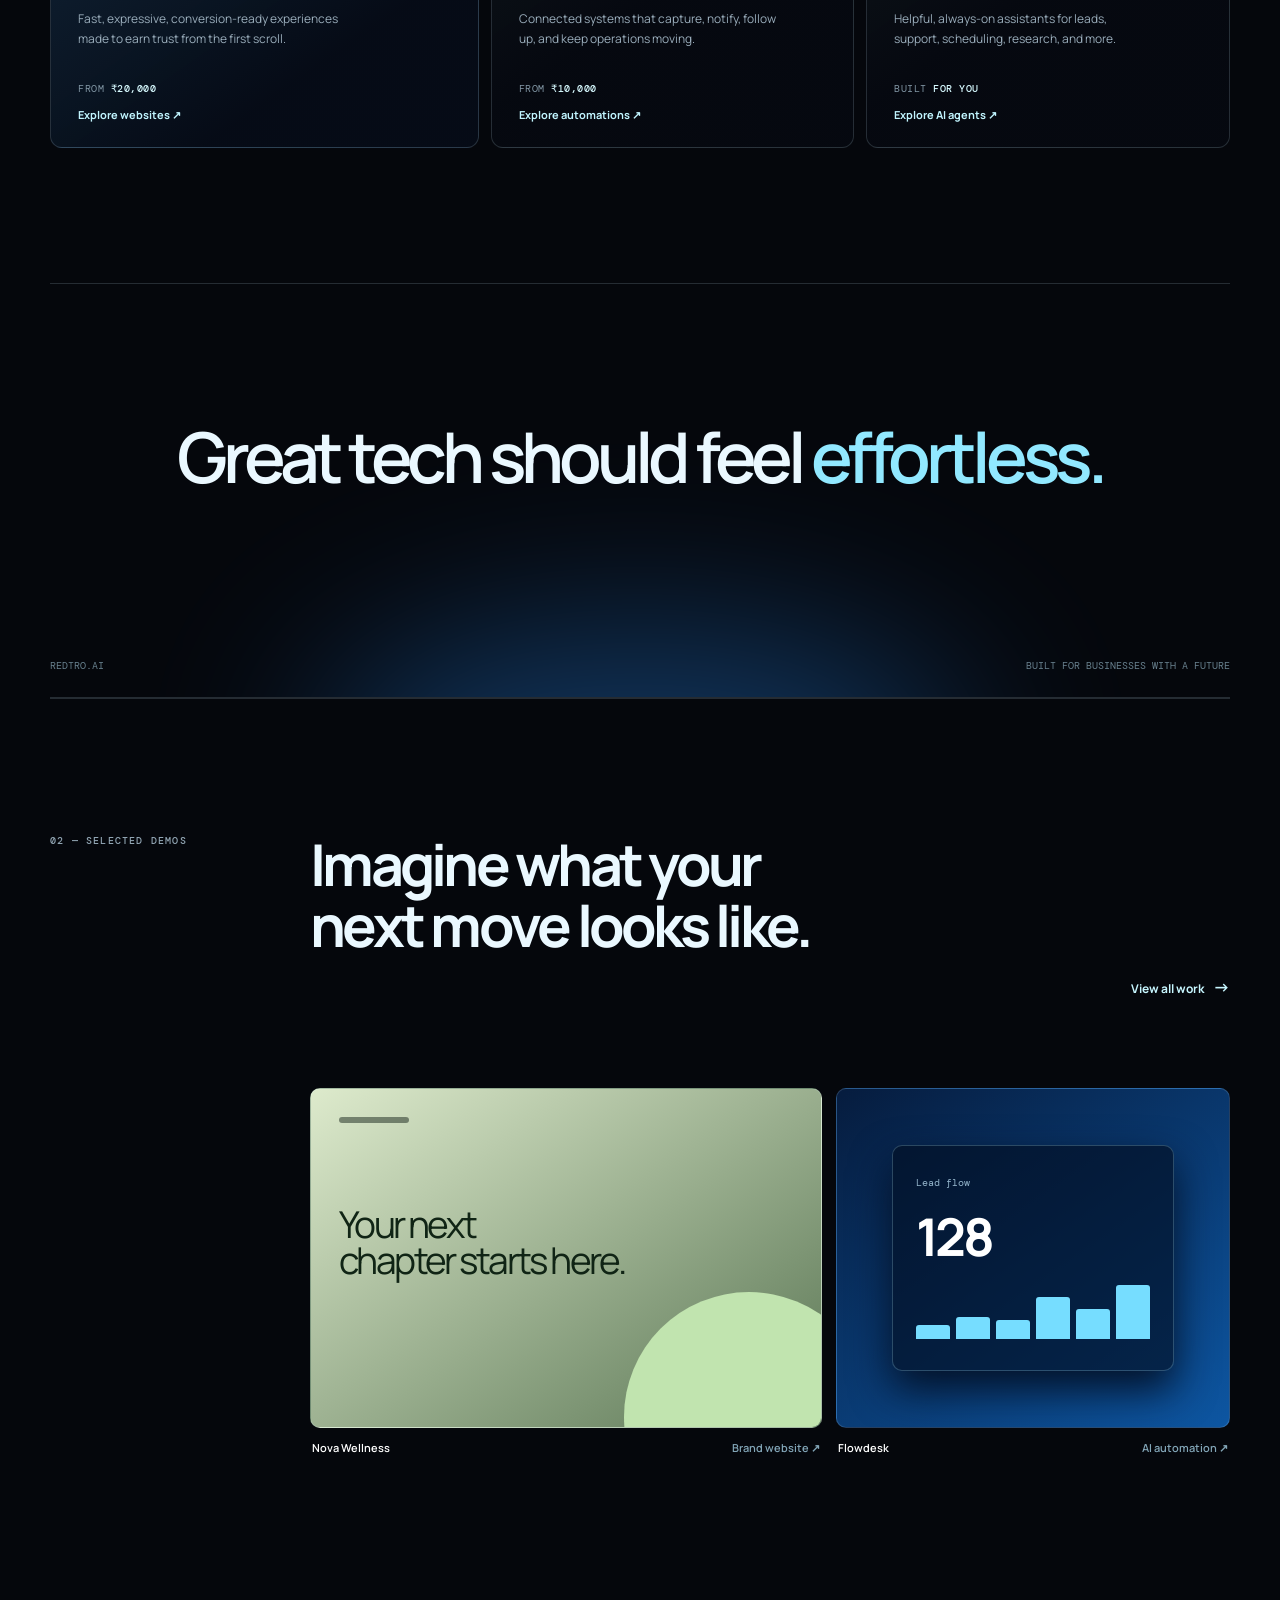
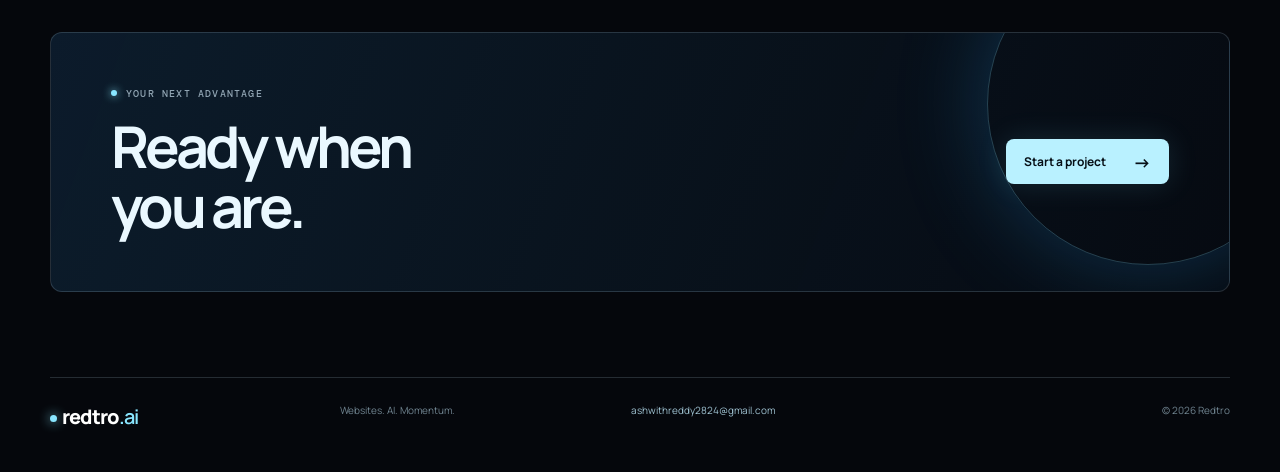
==== commit eb6f4051: "Update index.html" ====
--- a/index.html
+++ b/index.html
@@ -13,7 +13,7 @@
 <body>
   <div class="noise"></div>
   <div class="ambient ambient-one"></div><div class="ambient ambient-two"></div>
-  <header class="nav wrap"><a class="brand" href="index.html"><span class="brand-dot"></span>redtro<span>.ai</span></a><nav><a class="active" href="index.html">Home</a><a href="services.html">Services</a><a href="portfolio.html">Work</a><a href="contact.html">Contact</a></nav><a class="nav-cta" href="mailto:ashwithreddy2824@gmail.com">Email us <span>↗</span></a></header>
+  <header class="nav wrap"><a class="brand" href="index.html"><span class="brand-dot"></span>redtro<span>.ai</span></a><nav><a class="active" href="index.html">Home</a><a href="services.html">Services</a><a href="portfolio.html">Work</a><a href="contact.html">Contact</a></nav></header>
   <main>
     <section class="hero wrap">
       <div class="eyebrow reveal"><i></i> Digital products, intelligently made</div>
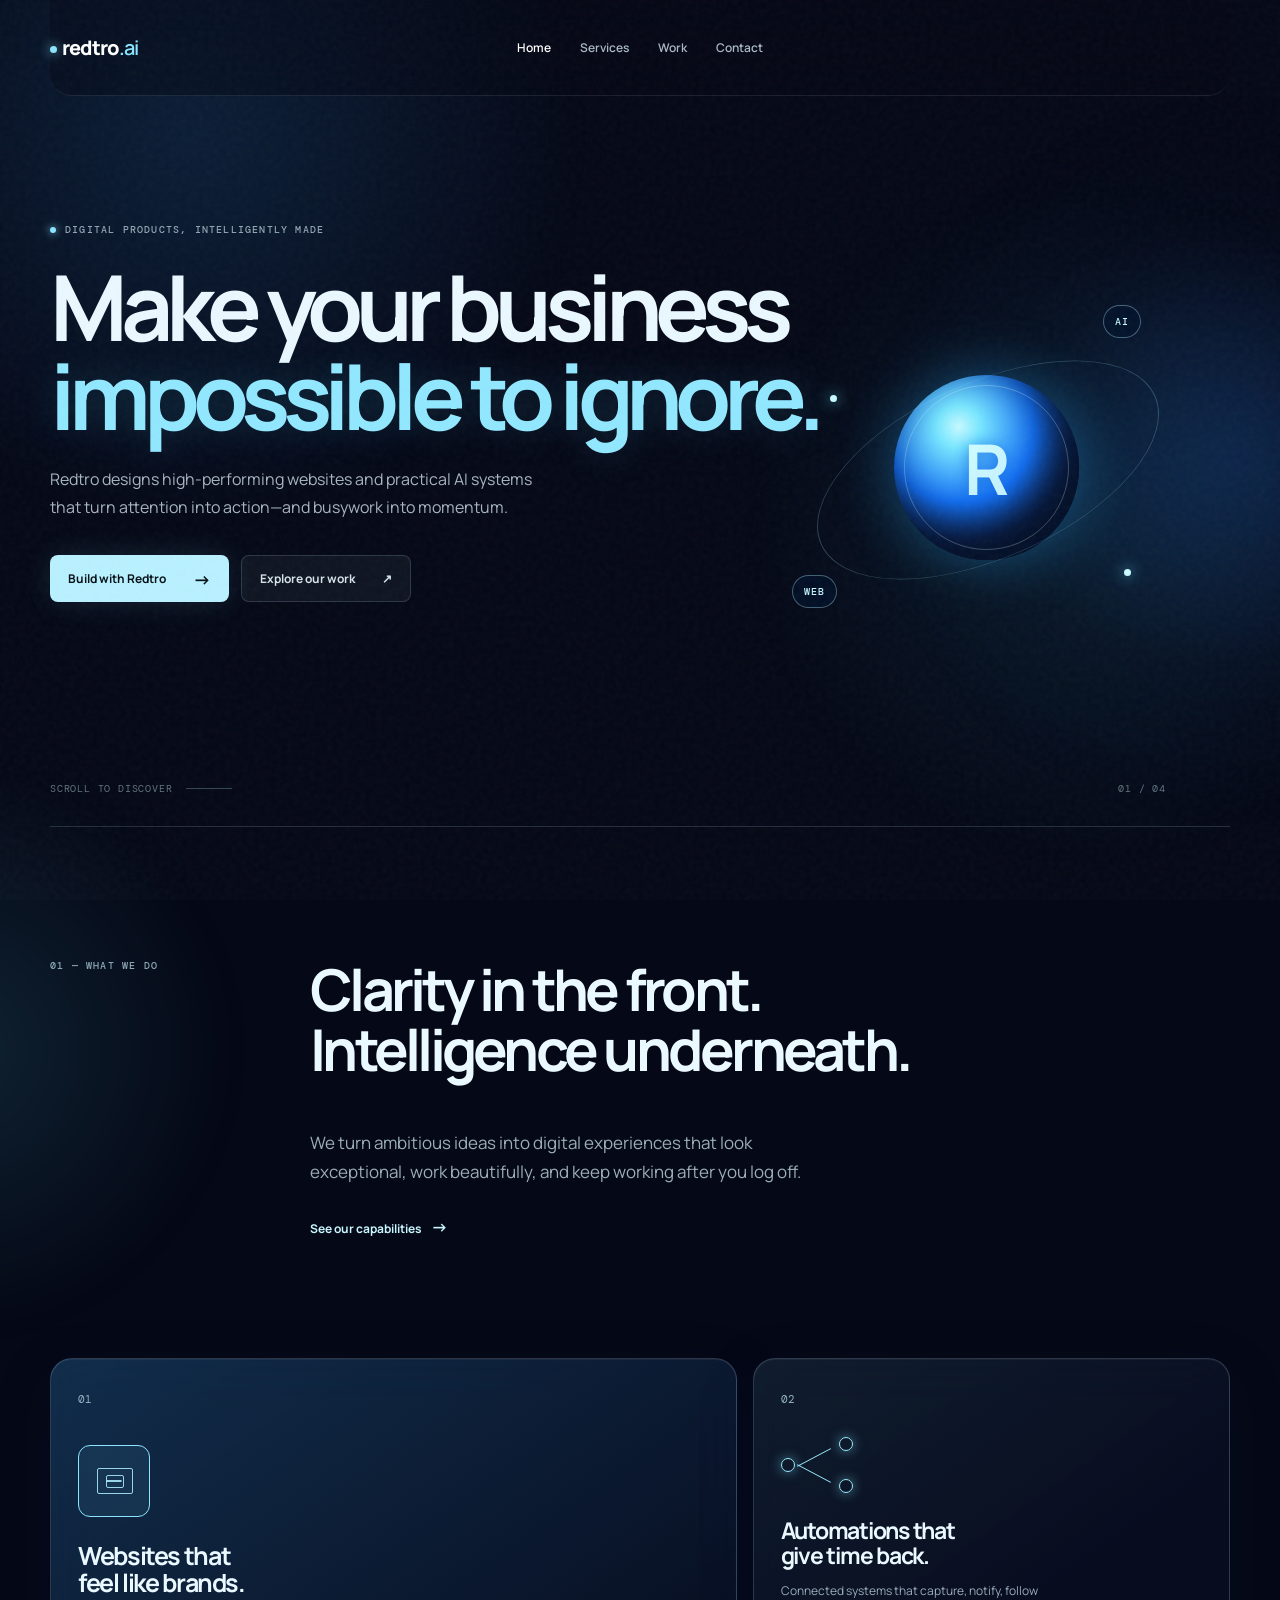
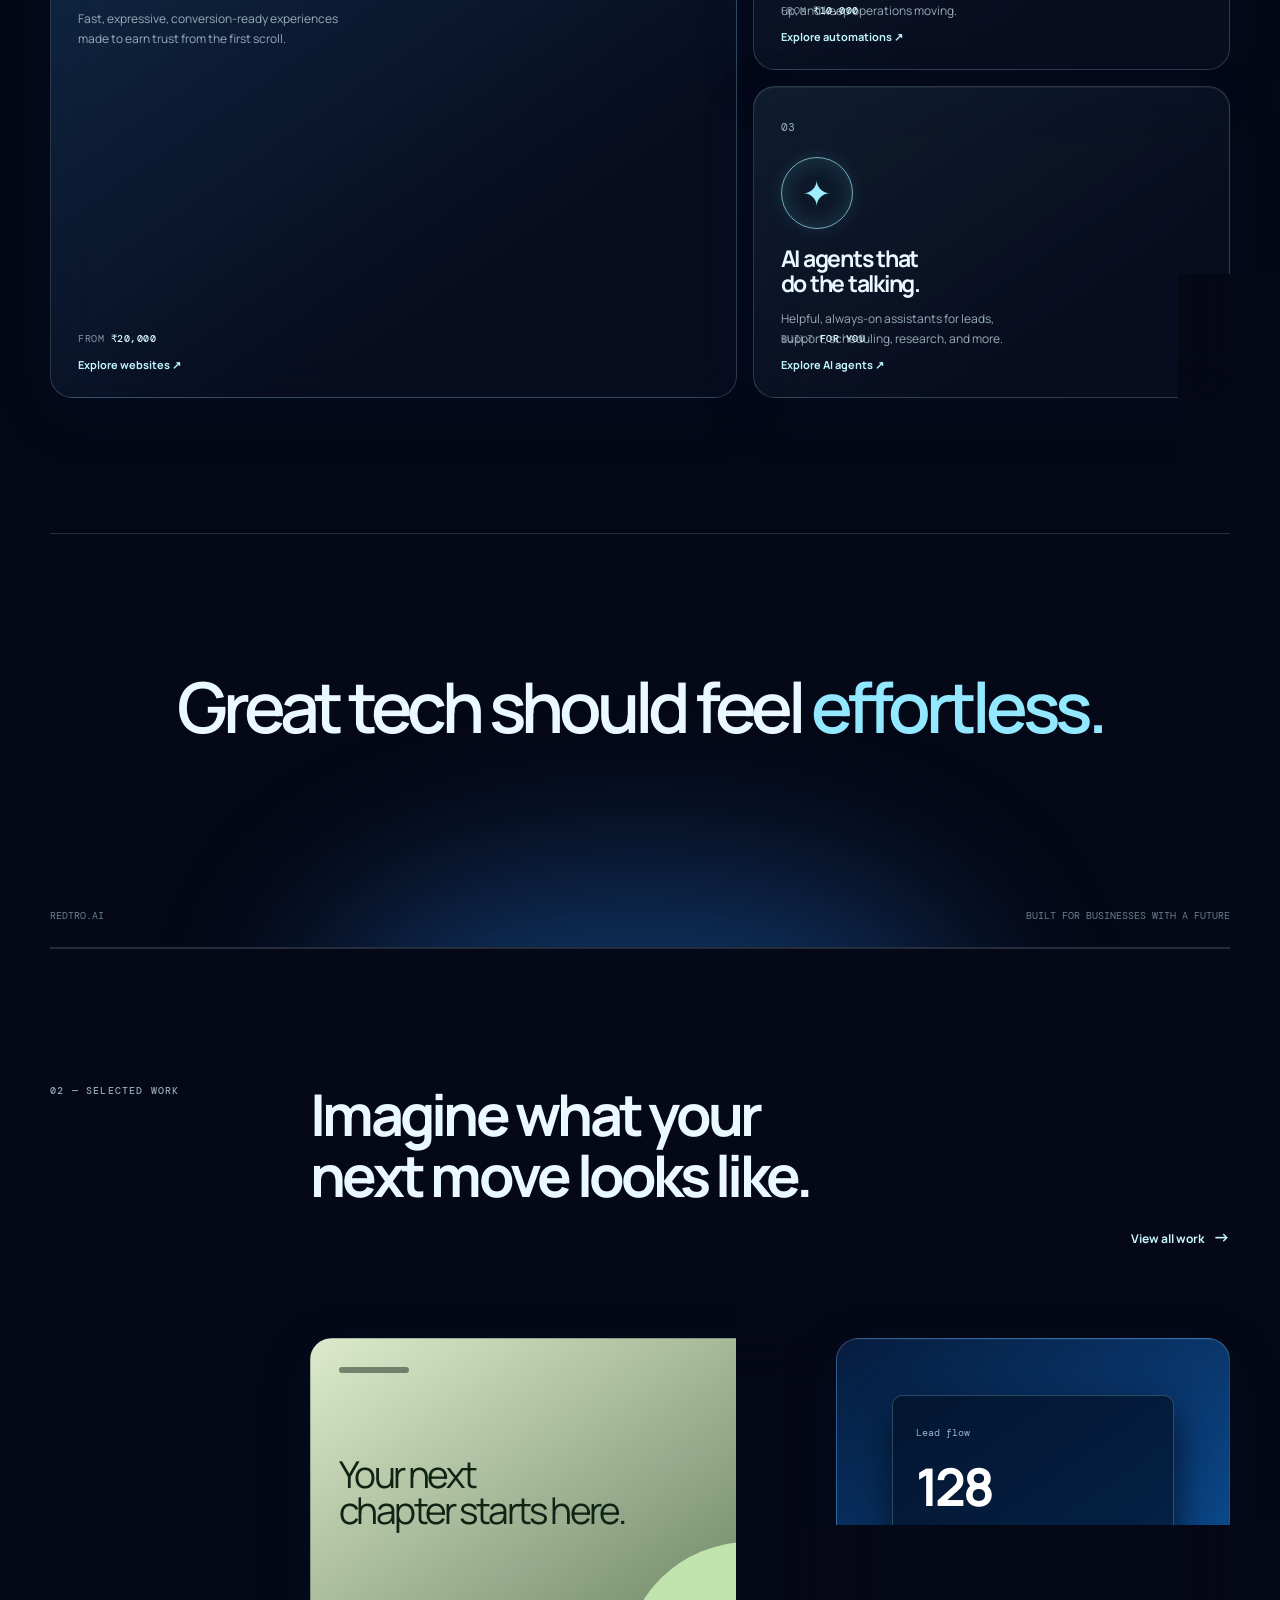
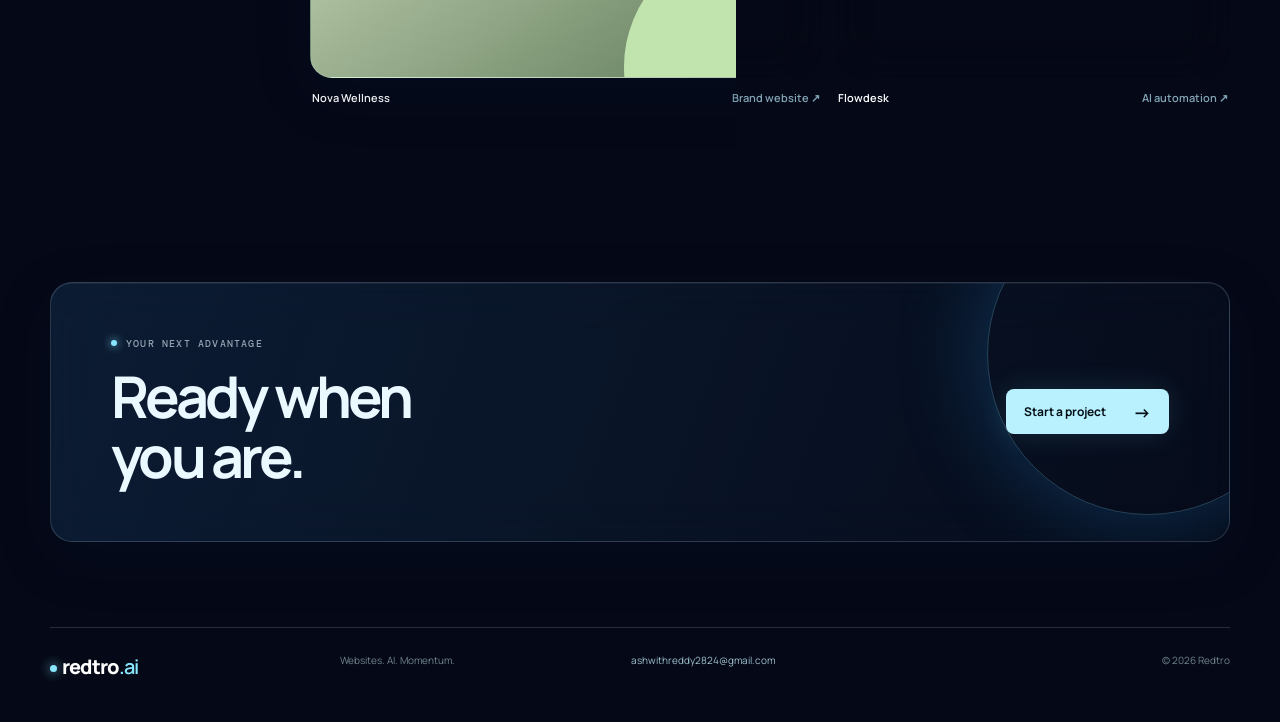
==== commit cf23848b: "Update index.html" ====
--- a/index.html
+++ b/index.html
@@ -26,7 +26,7 @@
     <section class="intro wrap section-grid"><div class="section-label">01 — What we do</div><div><h2>Clarity in the front.<br />Intelligence underneath.</h2><p class="lead">We turn ambitious ideas into digital experiences that look exceptional, work beautifully, and keep working after you log off.</p><a class="text-link" href="services.html">See our capabilities <span>→</span></a></div></section>
     <section class="services-preview wrap"><article class="service-card featured"><span class="card-index">01</span><div class="service-icon web-icon"><span></span></div><h3>Websites that<br />feel like brands.</h3><p>Fast, expressive, conversion-ready experiences made to earn trust from the first scroll.</p><div class="price">From <strong>₹20,000</strong></div><a href="services.html">Explore websites <span>↗</span></a></article><article class="service-card"><span class="card-index">02</span><div class="service-icon flow-icon"><b></b><b></b><b></b></div><h3>Automations that<br />give time back.</h3><p>Connected systems that capture, notify, follow up, and keep operations moving.</p><div class="price">From <strong>₹10,000</strong></div><a href="services.html">Explore automations <span>↗</span></a></article><article class="service-card"><span class="card-index">03</span><div class="service-icon agent-icon">✦</div><h3>AI agents that<br />do the talking.</h3><p>Helpful, always-on assistants for leads, support, scheduling, research, and more.</p><div class="price">Built <strong>for you</strong></div><a href="services.html">Explore AI agents <span>↗</span></a></article></section>
     <section class="statement wrap"><div class="statement-glow"></div><p>Great tech should feel <span>effortless.</span></p><div class="statement-meta"><span>Redtro.ai</span><span>Built for businesses with a future</span></div></section>
-    <section class="work-preview wrap section-grid"><div class="section-label">02 — Selected demos</div><div><h2>Imagine what your<br />next move looks like.</h2><a class="text-link top-link" href="portfolio.html">View all work <span>→</span></a></div><div class="projects"><a class="project project-one" href="portfolio.html"><div class="project-visual"><div class="mock-nav"></div><div class="mock-title">Your next<br />chapter starts here.</div><div class="mock-circle"></div></div><div class="project-info"><span>Nova Wellness</span><span>Brand website ↗</span></div></a><a class="project project-two" href="portfolio.html"><div class="project-visual"><div class="dashboard"><span>Lead flow</span><strong>128</strong><div class="chart"><i></i><i></i><i></i><i></i><i></i><i></i></div></div></div><div class="project-info"><span>Flowdesk</span><span>AI automation ↗</span></div></a></div></section>
+    <section class="work-preview wrap section-grid"><div class="section-label">02 — Selected work</div><div><h2>Imagine what your<br />next move looks like.</h2><a class="text-link top-link" href="portfolio.html">View all work <span>→</span></a></div><div class="projects"><a class="project project-one" href="portfolio.html"><div class="project-visual"><div class="mock-nav"></div><div class="mock-title">Your next<br />chapter starts here.</div><div class="mock-circle"></div></div><div class="project-info"><span>Nova Wellness</span><span>Brand website ↗</span></div></a><a class="project project-two" href="portfolio.html"><div class="project-visual"><div class="dashboard"><span>Lead flow</span><strong>128</strong><div class="chart"><i></i><i></i><i></i><i></i><i></i><i></i></div></div></div><div class="project-info"><span>Flowdesk</span><span>AI automation ↗</span></div></a></div></section>
     <section class="cta wrap"><div><div class="eyebrow"><i></i> Your next advantage</div><h2>Ready when<br />you are.</h2></div><a class="button button-primary" href="contact.html">Start a project <span>→</span></a></section>
   </main>
   <footer class="wrap"><a class="brand" href="index.html"><span class="brand-dot"></span>redtro<span>.ai</span></a><p>Websites. AI. Momentum.</p><a href="mailto:ashwithreddy2824@gmail.com">ashwithreddy2824@gmail.com</a><span>© 2026 Redtro</span></footer><script src="script.js"></script>
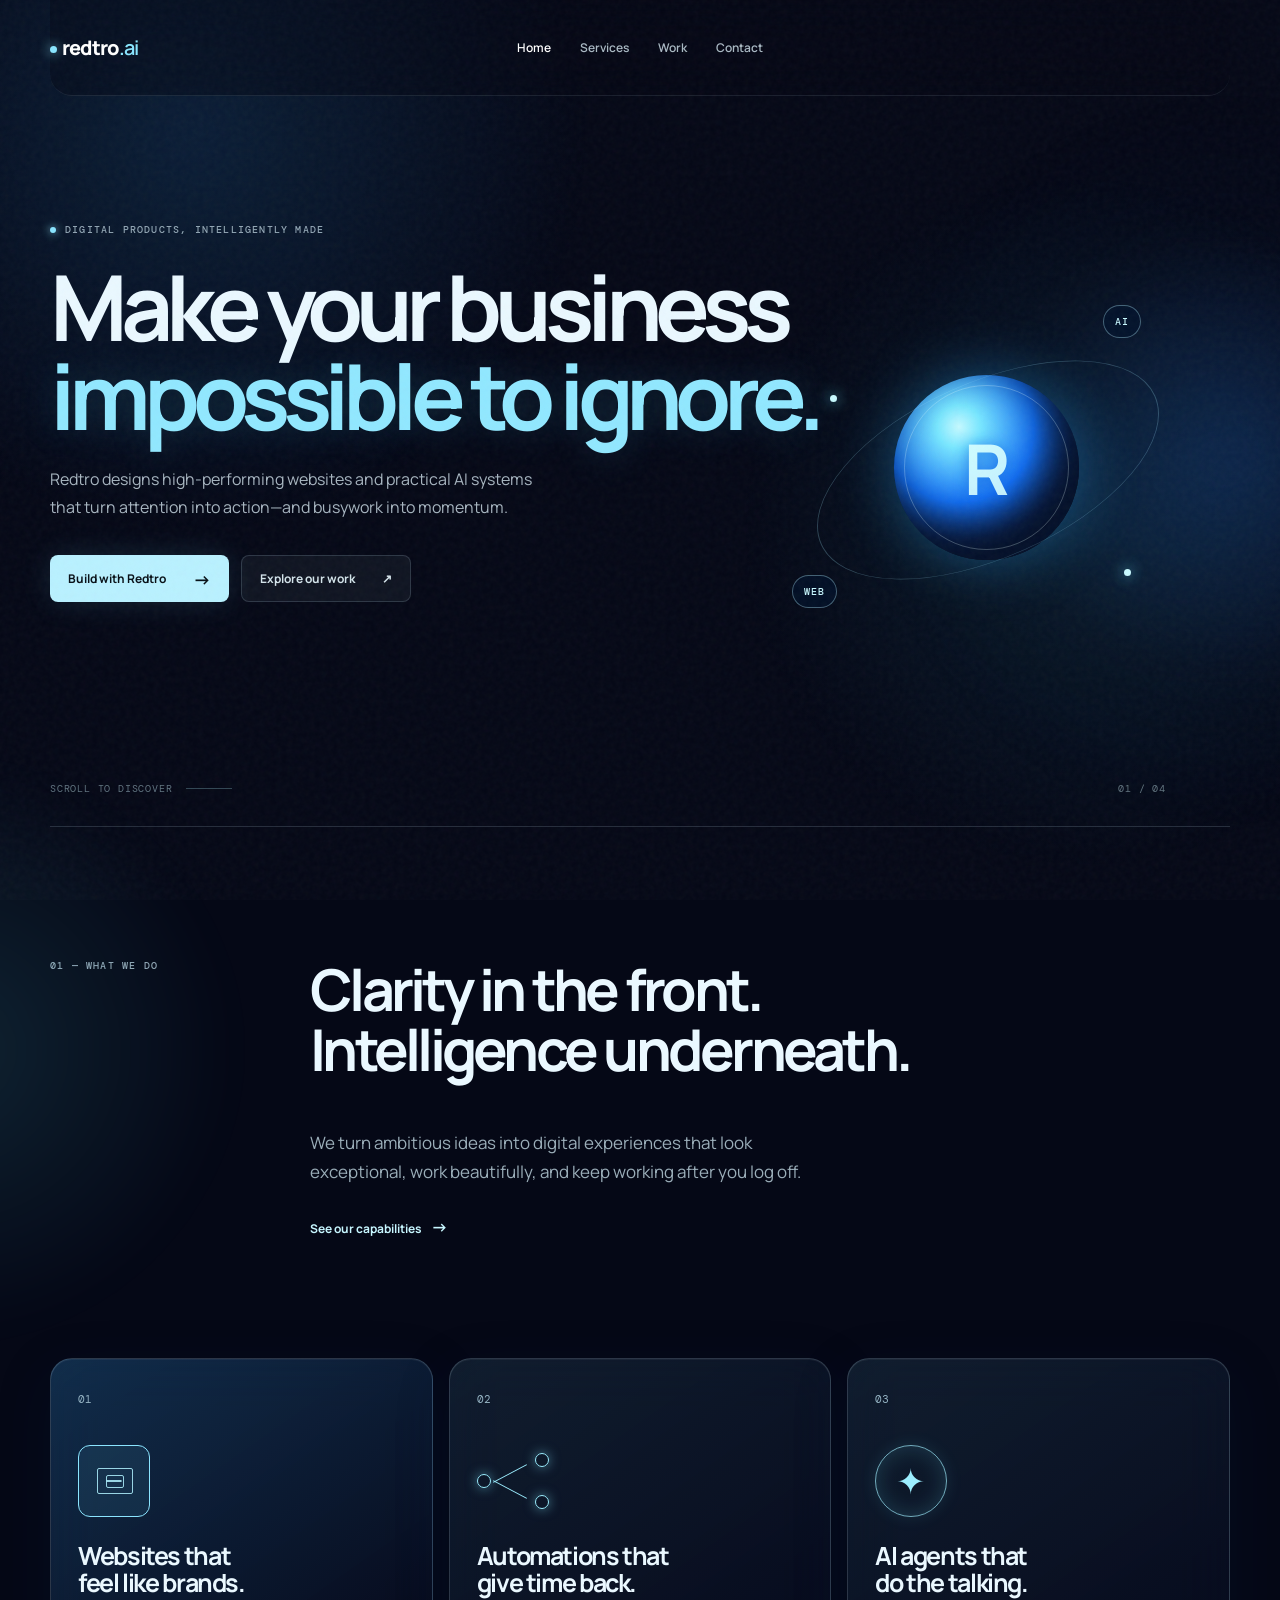
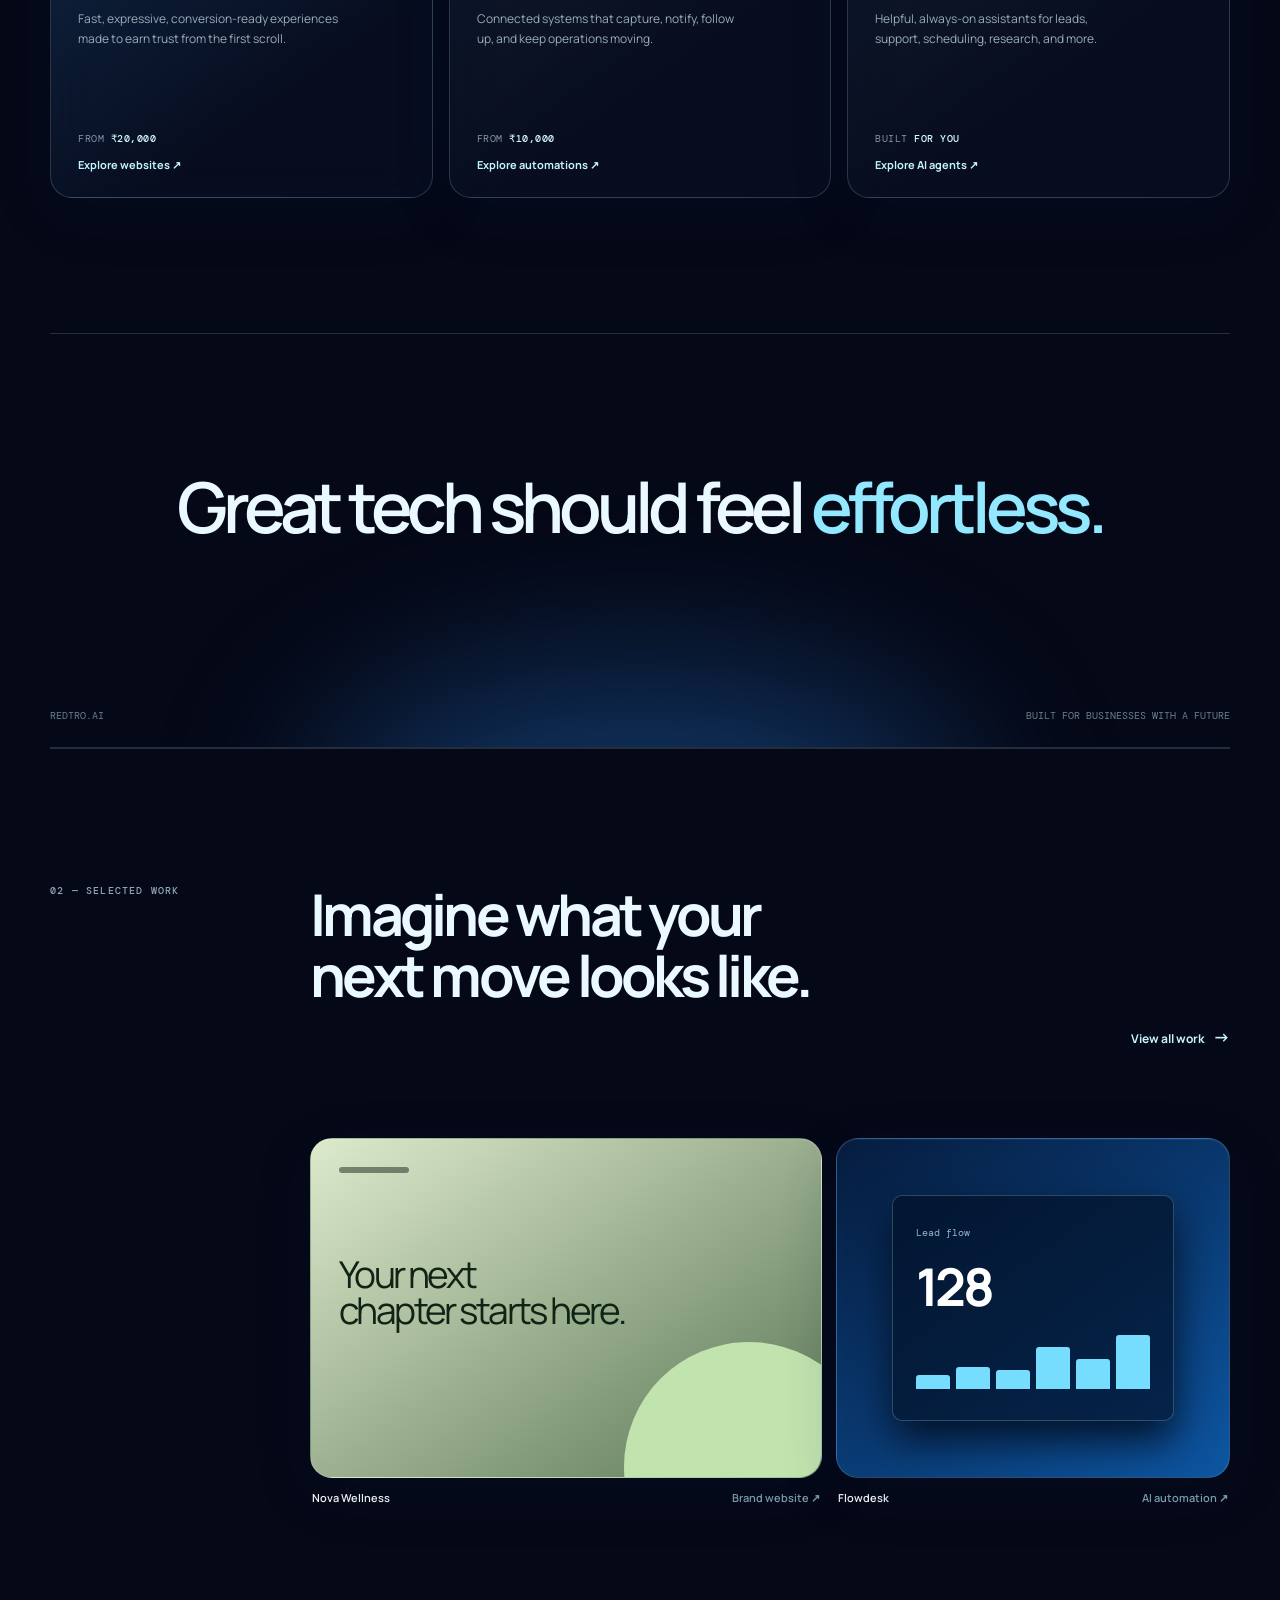
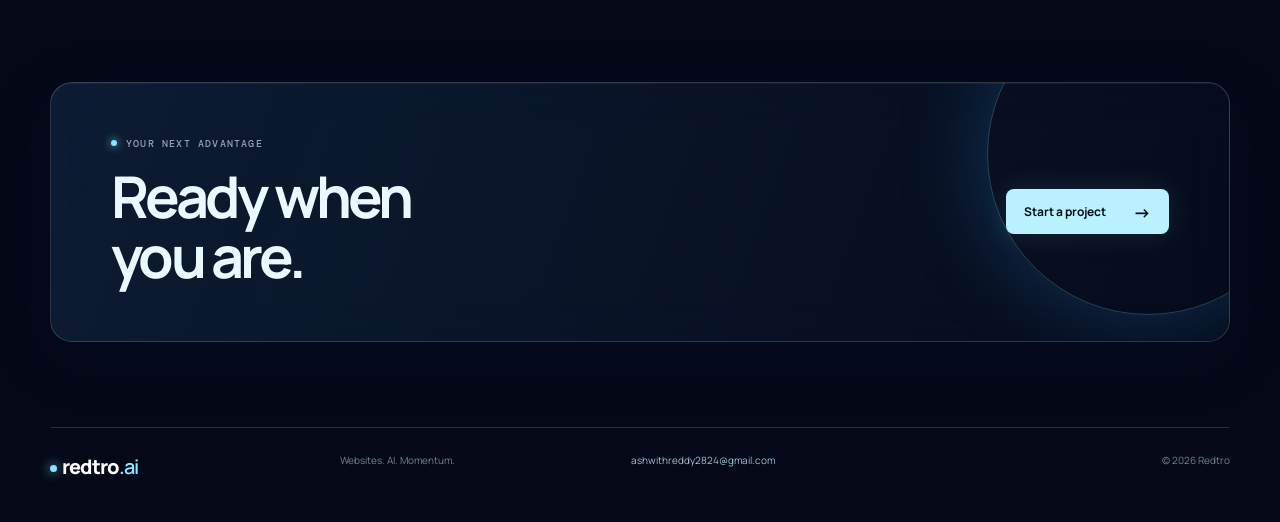
==== commit 5c7002ca: "Update index.html" ====
--- a/index.html
+++ b/index.html
@@ -19,7 +19,7 @@
       <div class="eyebrow reveal"><i></i> Digital products, intelligently made</div>
       <h1 class="reveal">Make your business<br /><em>impossible to ignore.</em></h1>
       <p class="hero-copy reveal">Redtro designs high-performing websites and practical AI systems that turn attention into action—and busywork into momentum.</p>
-      <div class="hero-actions reveal"><a class="button button-primary" href="https://wa.me/917993543094" target="_blank" rel="noopener">Build with Redtro <span>→</span></a><a class="button button-quiet" href="portfolio.html">Explore our work <span>↗</span></a></div>
+      <div class="hero-actions reveal"><a class="button button-primary" href="https://docs.google.com/forms/d/e/1FAIpQLSdmMzbyJTbHjOdFrkWx8YLRt3ZrQ-f3NFz_hkxbewfzSuqM5g/viewform" target="_blank" rel="noopener">Build with Redtro <span>→</span></a><a class="button button-quiet" href="portfolio.html">Explore our work <span>↗</span></a></div>
       <div class="hero-orbit" aria-hidden="true"><div class="orbit-core"><span>R</span></div><div class="orbit-line"></div><div class="orbit-chip chip-one">AI</div><div class="orbit-chip chip-two">WEB</div><div class="orbit-dot dot-one"></div><div class="orbit-dot dot-two"></div></div>
       <div class="hero-bottom"><span>Scroll to discover</span><div class="scroll-line"></div><span>01 / 04</span></div>
     </section>
